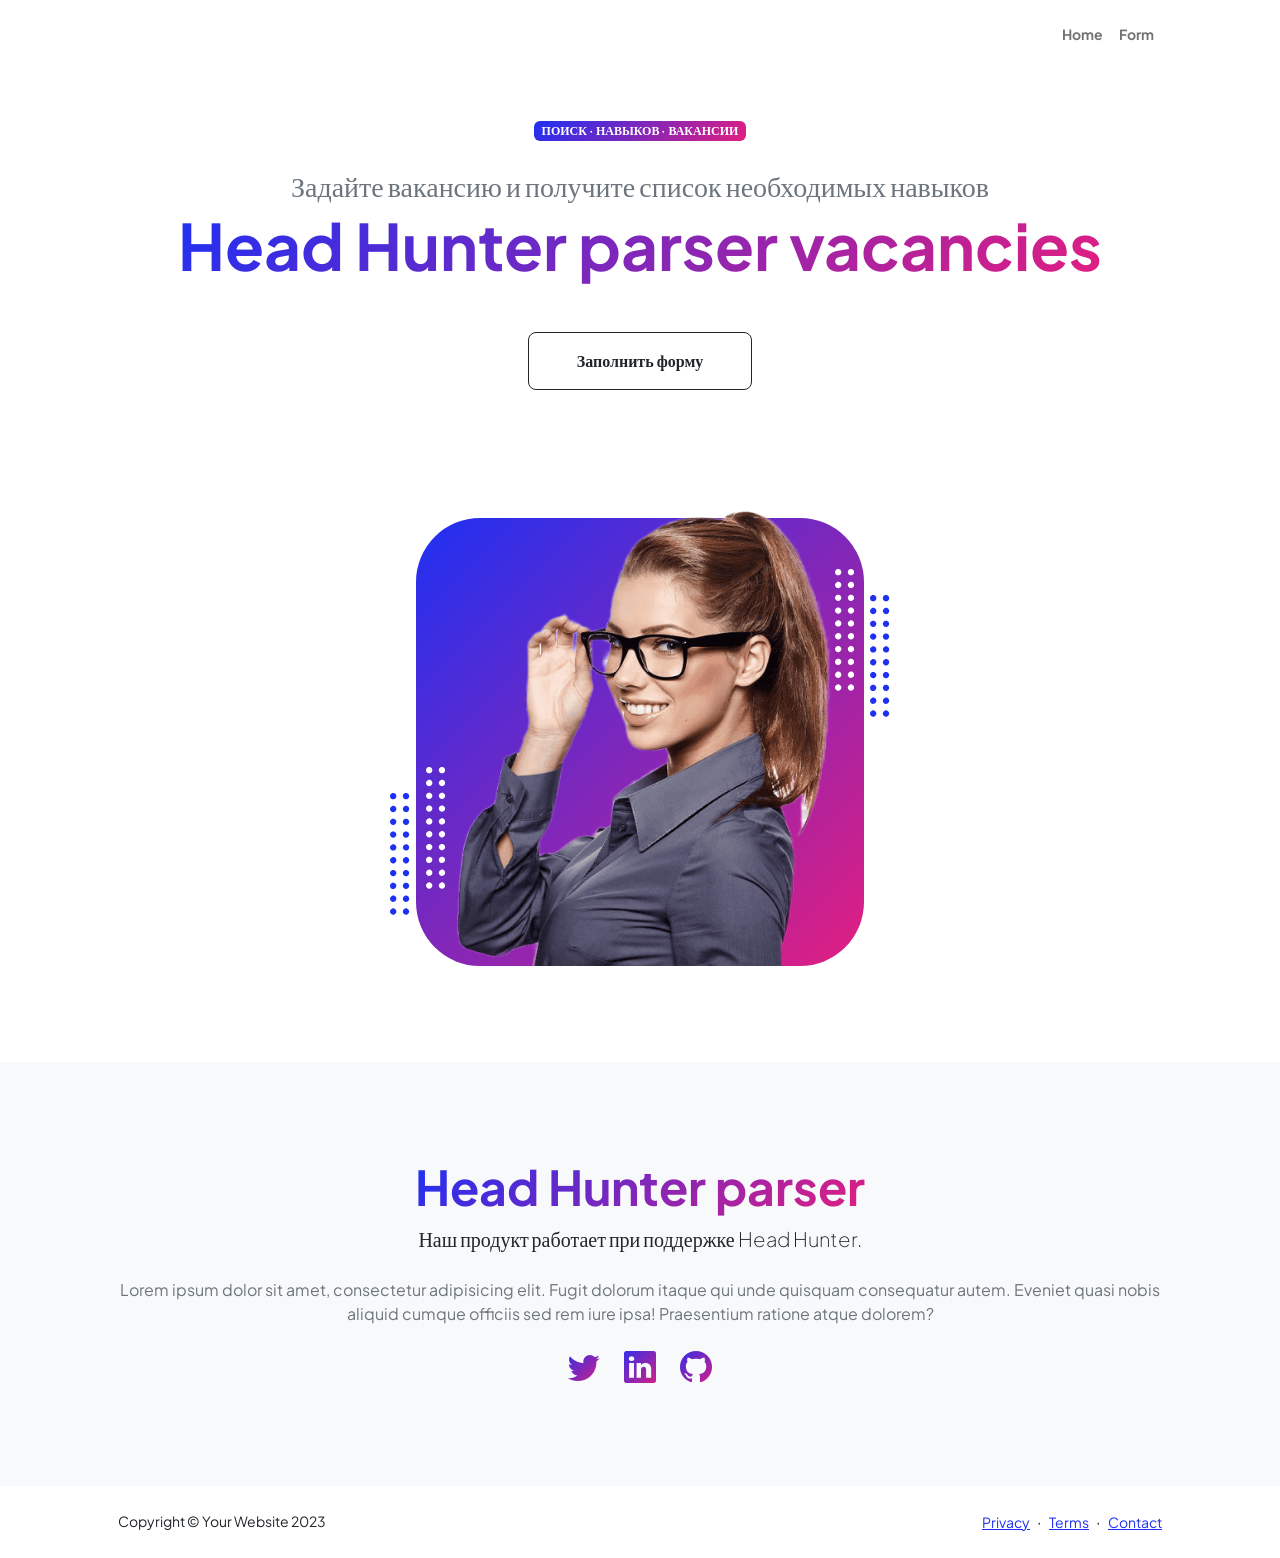
==== templates_bootstrap/index.html @ 2c5d2735 "Добавление html страниц, так же с использованием bootstrap" ====
<!DOCTYPE html>
<html lang="en">
    <head>
        <meta charset="utf-8" />
        <meta name="viewport" content="width=device-width, initial-scale=1, shrink-to-fit=no" />
        <meta name="description" content="" />
        <meta name="author" content="" />
        <title>Head Hunter parser</title>
        <!-- Favicon-->
        <link rel="icon" type="image/x-icon" href="assets/favicon.ico" />
        <!-- Custom Google font-->
        <link rel="preconnect" href="https://fonts.googleapis.com" />
        <link rel="preconnect" href="https://fonts.gstatic.com" crossorigin />
        <link href="https://fonts.googleapis.com/css2?family=Plus+Jakarta+Sans:wght@100;200;300;400;500;600;700;800;900&amp;display=swap" rel="stylesheet" />
        <!-- Bootstrap icons-->
        <link href="https://cdn.jsdelivr.net/npm/bootstrap-icons@1.8.1/font/bootstrap-icons.css" rel="stylesheet" />
        <!-- Core theme CSS (includes Bootstrap)-->
        <link href="css/styles.css" rel="stylesheet" />
    </head>
    <body class="d-flex flex-column h-100">
        <main class="flex-shrink-0">
            <!-- Navigation-->
            <nav class="navbar navbar-expand-lg navbar-light bg-white py-3">
                <div class="container px-5">
                    <!-- <a class="navbar-brand" href="index.html"><span class="fw-bolder text-primary">Start Bootstrap</span></a> -->
                    <button class="navbar-toggler" type="button" data-bs-toggle="collapse" data-bs-target="#navbarSupportedContent" aria-controls="navbarSupportedContent" aria-expanded="false" aria-label="Toggle navigation"><span class="navbar-toggler-icon"></span></button>
                    <div class="collapse navbar-collapse" id="navbarSupportedContent">
                        <ul class="navbar-nav ms-auto mb-2 mb-lg-0 small fw-bolder">
                            <li class="nav-item"><a class="nav-link" href="index.html">Home</a></li>
                            <li class="nav-item"><a class="nav-link" href="form.html">Form</a></li>
                            <!-- <li class="nav-item"><a class="nav-link" href="results.html">Result</a></li> -->
                        </ul>
                    </div>
                </div>
            </nav>
            <!-- Header-->
            <header class="py-5">
                <div class="container px-5 pb-5">
                    <div class="row gx-5 align-items-center">
                        <div class="col-xxl-5">
                            <!-- Header text content-->
                            <div class="text-center text-xxl-start">
                                <div class="badge bg-gradient-primary-to-secondary text-white mb-4"><div class="text-uppercase">Поиск &middot; Навыков &middot; Вакансии</div></div>
                                <div class="fs-3 fw-light text-muted">Задайте вакансию и получите список необходимых навыков</div>
                                <h1 class="display-3 fw-bolder mb-5"><span class="text-gradient d-inline">Head Hunter parser vacancies</span></h1>
                                <div class="d-grid gap-3 d-sm-flex justify-content-sm-center justify-content-xxl-start mb-3">
                                    <!-- <a class="btn btn-primary btn-lg px-5 py-3 me-sm-3 fs-6 fw-bolder" href="resume.html">Resume</a> -->
                                    <a class="btn btn-outline-dark btn-lg px-5 py-3 fs-6 fw-bolder" href="form.html">Заполнить форму</a>
                                </div>
                            </div>
                        </div>
                        <div class="col-xxl-7">
                            <!-- Header profile picture-->
                            <div class="d-flex justify-content-center mt-5 mt-xxl-0">
                                <div class="profile bg-gradient-primary-to-secondary">
                                    <!-- TIP: For best results, use a photo with a transparent background like the demo example below-->
                                    <!-- Watch a tutorial on how to do this on YouTube (link)-->
                                    <img class="profile-img" src="assets/girls_in_classes2.png" alt="..." />
                                    <div class="dots-1">
                                        <!-- SVG Dots-->
                                        <svg version="1.1" xmlns="http://www.w3.org/2000/svg" xmlns:xlink="http://www.w3.org/1999/xlink" x="0px" y="0px" viewBox="0 0 191.6 1215.4" style="enable-background: new 0 0 191.6 1215.4" xml:space="preserve">
                                            <g transform="translate(0.000000,1280.000000) scale(0.100000,-0.100000)">
                                                <path d="M227.7,12788.6c-105-35-200-141-222-248c-43-206,163-412,369-369c155,32,275,190,260,339c-11,105-90,213-190,262        C383.7,12801.6,289.7,12808.6,227.7,12788.6z"></path>
                                                <path d="M1507.7,12788.6c-151-50-253-216-222-362c25-119,136-230,254-255c194-41,395,142,375,339c-11,105-90,213-190,262        C1663.7,12801.6,1569.7,12808.6,1507.7,12788.6z"></path>
                                                <path d="M227.7,11508.6c-105-35-200-141-222-248c-43-206,163-412,369-369c155,32,275,190,260,339c-11,105-90,213-190,262        C383.7,11521.6,289.7,11528.6,227.7,11508.6z"></path>
                                                <path d="M1507.7,11508.6c-151-50-253-216-222-362c25-119,136-230,254-255c194-41,395,142,375,339c-11,105-90,213-190,262        C1663.7,11521.6,1569.7,11528.6,1507.7,11508.6z"></path>
                                                <path d="M227.7,10228.6c-105-35-200-141-222-248c-43-206,163-412,369-369c155,32,275,190,260,339c-11,105-90,213-190,262        C383.7,10241.6,289.7,10248.6,227.7,10228.6z"></path>
                                                <path d="M1507.7,10228.6c-105-35-200-141-222-248c-43-206,163-412,369-369c155,32,275,190,260,339c-11,105-90,213-190,262        C1663.7,10241.6,1569.7,10248.6,1507.7,10228.6z"></path>
                                                <path d="M227.7,8948.6c-105-35-200-141-222-248c-43-206,163-412,369-369c155,32,275,190,260,339c-11,105-90,213-190,262        C383.7,8961.6,289.7,8968.6,227.7,8948.6z"></path>
                                                <path d="M1507.7,8948.6c-105-35-200-141-222-248c-43-206,163-412,369-369c155,32,275,190,260,339c-11,105-90,213-190,262        C1663.7,8961.6,1569.7,8968.6,1507.7,8948.6z"></path>
                                                <path d="M227.7,7668.6c-105-35-200-141-222-248c-43-206,163-412,369-369c155,32,275,190,260,339c-11,105-90,213-190,262        C383.7,7681.6,289.7,7688.6,227.7,7668.6z"></path>
                                                <path d="M1507.7,7668.6c-105-35-200-141-222-248c-43-206,163-412,369-369c155,32,275,190,260,339c-11,105-90,213-190,262        C1663.7,7681.6,1569.7,7688.6,1507.7,7668.6z"></path>
                                                <path d="M227.7,6388.6c-105-35-200-141-222-248c-43-206,163-412,369-369c155,32,275,190,260,339c-11,105-90,213-190,262        C383.7,6401.6,289.7,6408.6,227.7,6388.6z"></path>
                                                <path d="M1507.7,6388.6c-105-35-200-141-222-248c-43-206,163-412,369-369c155,32,275,190,260,339c-11,105-90,213-190,262        C1663.7,6401.6,1569.7,6408.6,1507.7,6388.6z"></path>
                                                <path d="M227.7,5108.6c-105-35-200-141-222-248c-43-206,163-412,369-369c155,32,275,190,260,339c-11,105-90,213-190,262        C383.7,5121.6,289.7,5128.6,227.7,5108.6z"></path>
                                                <path d="M1507.7,5108.6c-105-35-200-141-222-248c-43-206,163-412,369-369c155,32,275,190,260,339c-11,105-90,213-190,262        C1663.7,5121.6,1569.7,5128.6,1507.7,5108.6z"></path>
                                                <path d="M227.7,3828.6c-105-35-200-141-222-248c-43-206,163-412,369-369c155,32,275,190,260,339c-11,105-90,213-190,262        C383.7,3841.6,289.7,3848.6,227.7,3828.6z"></path>
                                                <path d="M1507.7,3828.6c-105-35-200-141-222-248c-43-206,163-412,369-369c155,32,275,190,260,339c-11,105-90,213-190,262        C1663.7,3841.6,1569.7,3848.6,1507.7,3828.6z"></path>
                                                <path d="M227.7,2548.6c-105-35-200-141-222-248c-43-206,163-412,369-369c155,32,275,190,260,339c-11,105-90,213-190,262        C383.7,2561.6,289.7,2568.6,227.7,2548.6z"></path>
                                                <path d="M1507.7,2548.6c-105-35-200-141-222-248c-43-206,163-412,369-369c155,32,275,190,260,339c-11,105-90,213-190,262        C1663.7,2561.6,1569.7,2568.6,1507.7,2548.6z"></path>
                                                <path d="M227.7,1268.6c-105-35-200-141-222-248c-43-206,163-412,369-369c155,32,275,190,260,339c-11,105-90,213-190,262        C383.7,1281.6,289.7,1288.6,227.7,1268.6z"></path>
                                                <path d="M1507.7,1268.6c-105-35-200-141-222-248c-43-206,163-412,369-369c155,32,275,190,260,339c-11,105-90,213-190,262        C1663.7,1281.6,1569.7,1288.6,1507.7,1268.6z"></path>
                                            </g>
                                        </svg>
                                        <!-- END of SVG dots-->
                                    </div>
                                    <div class="dots-2">
                                        <!-- SVG Dots-->
                                        <svg version="1.1" xmlns="http://www.w3.org/2000/svg" xmlns:xlink="http://www.w3.org/1999/xlink" x="0px" y="0px" viewBox="0 0 191.6 1215.4" style="enable-background: new 0 0 191.6 1215.4" xml:space="preserve">
                                            <g transform="translate(0.000000,1280.000000) scale(0.100000,-0.100000)">
                                                <path d="M227.7,12788.6c-105-35-200-141-222-248c-43-206,163-412,369-369c155,32,275,190,260,339c-11,105-90,213-190,262        C383.7,12801.6,289.7,12808.6,227.7,12788.6z"></path>
                                                <path d="M1507.7,12788.6c-151-50-253-216-222-362c25-119,136-230,254-255c194-41,395,142,375,339c-11,105-90,213-190,262        C1663.7,12801.6,1569.7,12808.6,1507.7,12788.6z"></path>
                                                <path d="M227.7,11508.6c-105-35-200-141-222-248c-43-206,163-412,369-369c155,32,275,190,260,339c-11,105-90,213-190,262        C383.7,11521.6,289.7,11528.6,227.7,11508.6z"></path>
                                                <path d="M1507.7,11508.6c-151-50-253-216-222-362c25-119,136-230,254-255c194-41,395,142,375,339c-11,105-90,213-190,262        C1663.7,11521.6,1569.7,11528.6,1507.7,11508.6z"></path>
                                                <path d="M227.7,10228.6c-105-35-200-141-222-248c-43-206,163-412,369-369c155,32,275,190,260,339c-11,105-90,213-190,262        C383.7,10241.6,289.7,10248.6,227.7,10228.6z"></path>
                                                <path d="M1507.7,10228.6c-105-35-200-141-222-248c-43-206,163-412,369-369c155,32,275,190,260,339c-11,105-90,213-190,262        C1663.7,10241.6,1569.7,10248.6,1507.7,10228.6z"></path>
                                                <path d="M227.7,8948.6c-105-35-200-141-222-248c-43-206,163-412,369-369c155,32,275,190,260,339c-11,105-90,213-190,262        C383.7,8961.6,289.7,8968.6,227.7,8948.6z"></path>
                                                <path d="M1507.7,8948.6c-105-35-200-141-222-248c-43-206,163-412,369-369c155,32,275,190,260,339c-11,105-90,213-190,262        C1663.7,8961.6,1569.7,8968.6,1507.7,8948.6z"></path>
                                                <path d="M227.7,7668.6c-105-35-200-141-222-248c-43-206,163-412,369-369c155,32,275,190,260,339c-11,105-90,213-190,262        C383.7,7681.6,289.7,7688.6,227.7,7668.6z"></path>
                                                <path d="M1507.7,7668.6c-105-35-200-141-222-248c-43-206,163-412,369-369c155,32,275,190,260,339c-11,105-90,213-190,262        C1663.7,7681.6,1569.7,7688.6,1507.7,7668.6z"></path>
                                                <path d="M227.7,6388.6c-105-35-200-141-222-248c-43-206,163-412,369-369c155,32,275,190,260,339c-11,105-90,213-190,262        C383.7,6401.6,289.7,6408.6,227.7,6388.6z"></path>
                                                <path d="M1507.7,6388.6c-105-35-200-141-222-248c-43-206,163-412,369-369c155,32,275,190,260,339c-11,105-90,213-190,262        C1663.7,6401.6,1569.7,6408.6,1507.7,6388.6z"></path>
                                                <path d="M227.7,5108.6c-105-35-200-141-222-248c-43-206,163-412,369-369c155,32,275,190,260,339c-11,105-90,213-190,262        C383.7,5121.6,289.7,5128.6,227.7,5108.6z"></path>
                                                <path d="M1507.7,5108.6c-105-35-200-141-222-248c-43-206,163-412,369-369c155,32,275,190,260,339c-11,105-90,213-190,262        C1663.7,5121.6,1569.7,5128.6,1507.7,5108.6z"></path>
                                                <path d="M227.7,3828.6c-105-35-200-141-222-248c-43-206,163-412,369-369c155,32,275,190,260,339c-11,105-90,213-190,262        C383.7,3841.6,289.7,3848.6,227.7,3828.6z"></path>
                                                <path d="M1507.7,3828.6c-105-35-200-141-222-248c-43-206,163-412,369-369c155,32,275,190,260,339c-11,105-90,213-190,262        C1663.7,3841.6,1569.7,3848.6,1507.7,3828.6z"></path>
                                                <path d="M227.7,2548.6c-105-35-200-141-222-248c-43-206,163-412,369-369c155,32,275,190,260,339c-11,105-90,213-190,262        C383.7,2561.6,289.7,2568.6,227.7,2548.6z"></path>
                                                <path d="M1507.7,2548.6c-105-35-200-141-222-248c-43-206,163-412,369-369c155,32,275,190,260,339c-11,105-90,213-190,262        C1663.7,2561.6,1569.7,2568.6,1507.7,2548.6z"></path>
                                                <path d="M227.7,1268.6c-105-35-200-141-222-248c-43-206,163-412,369-369c155,32,275,190,260,339c-11,105-90,213-190,262        C383.7,1281.6,289.7,1288.6,227.7,1268.6z"></path>
                                                <path d="M1507.7,1268.6c-105-35-200-141-222-248c-43-206,163-412,369-369c155,32,275,190,260,339c-11,105-90,213-190,262        C1663.7,1281.6,1569.7,1288.6,1507.7,1268.6z"></path>
                                            </g>
                                        </svg>
                                        <!-- END of SVG dots-->
                                    </div>
                                    <div class="dots-3">
                                        <!-- SVG Dots-->
                                        <svg version="1.1" xmlns="http://www.w3.org/2000/svg" xmlns:xlink="http://www.w3.org/1999/xlink" x="0px" y="0px" viewBox="0 0 191.6 1215.4" style="enable-background: new 0 0 191.6 1215.4" xml:space="preserve">
                                            <g transform="translate(0.000000,1280.000000) scale(0.100000,-0.100000)">
                                                <path d="M227.7,12788.6c-105-35-200-141-222-248c-43-206,163-412,369-369c155,32,275,190,260,339c-11,105-90,213-190,262        C383.7,12801.6,289.7,12808.6,227.7,12788.6z"></path>
                                                <path d="M1507.7,12788.6c-151-50-253-216-222-362c25-119,136-230,254-255c194-41,395,142,375,339c-11,105-90,213-190,262        C1663.7,12801.6,1569.7,12808.6,1507.7,12788.6z"></path>
                                                <path d="M227.7,11508.6c-105-35-200-141-222-248c-43-206,163-412,369-369c155,32,275,190,260,339c-11,105-90,213-190,262        C383.7,11521.6,289.7,11528.6,227.7,11508.6z"></path>
                                                <path d="M1507.7,11508.6c-151-50-253-216-222-362c25-119,136-230,254-255c194-41,395,142,375,339c-11,105-90,213-190,262        C1663.7,11521.6,1569.7,11528.6,1507.7,11508.6z"></path>
                                                <path d="M227.7,10228.6c-105-35-200-141-222-248c-43-206,163-412,369-369c155,32,275,190,260,339c-11,105-90,213-190,262        C383.7,10241.6,289.7,10248.6,227.7,10228.6z"></path>
                                                <path d="M1507.7,10228.6c-105-35-200-141-222-248c-43-206,163-412,369-369c155,32,275,190,260,339c-11,105-90,213-190,262        C1663.7,10241.6,1569.7,10248.6,1507.7,10228.6z"></path>
                                                <path d="M227.7,8948.6c-105-35-200-141-222-248c-43-206,163-412,369-369c155,32,275,190,260,339c-11,105-90,213-190,262        C383.7,8961.6,289.7,8968.6,227.7,8948.6z"></path>
                                                <path d="M1507.7,8948.6c-105-35-200-141-222-248c-43-206,163-412,369-369c155,32,275,190,260,339c-11,105-90,213-190,262        C1663.7,8961.6,1569.7,8968.6,1507.7,8948.6z"></path>
                                                <path d="M227.7,7668.6c-105-35-200-141-222-248c-43-206,163-412,369-369c155,32,275,190,260,339c-11,105-90,213-190,262        C383.7,7681.6,289.7,7688.6,227.7,7668.6z"></path>
                                                <path d="M1507.7,7668.6c-105-35-200-141-222-248c-43-206,163-412,369-369c155,32,275,190,260,339c-11,105-90,213-190,262        C1663.7,7681.6,1569.7,7688.6,1507.7,7668.6z"></path>
                                                <path d="M227.7,6388.6c-105-35-200-141-222-248c-43-206,163-412,369-369c155,32,275,190,260,339c-11,105-90,213-190,262        C383.7,6401.6,289.7,6408.6,227.7,6388.6z"></path>
                                                <path d="M1507.7,6388.6c-105-35-200-141-222-248c-43-206,163-412,369-369c155,32,275,190,260,339c-11,105-90,213-190,262        C1663.7,6401.6,1569.7,6408.6,1507.7,6388.6z"></path>
                                                <path d="M227.7,5108.6c-105-35-200-141-222-248c-43-206,163-412,369-369c155,32,275,190,260,339c-11,105-90,213-190,262        C383.7,5121.6,289.7,5128.6,227.7,5108.6z"></path>
                                                <path d="M1507.7,5108.6c-105-35-200-141-222-248c-43-206,163-412,369-369c155,32,275,190,260,339c-11,105-90,213-190,262        C1663.7,5121.6,1569.7,5128.6,1507.7,5108.6z"></path>
                                                <path d="M227.7,3828.6c-105-35-200-141-222-248c-43-206,163-412,369-369c155,32,275,190,260,339c-11,105-90,213-190,262        C383.7,3841.6,289.7,3848.6,227.7,3828.6z"></path>
                                                <path d="M1507.7,3828.6c-105-35-200-141-222-248c-43-206,163-412,369-369c155,32,275,190,260,339c-11,105-90,213-190,262        C1663.7,3841.6,1569.7,3848.6,1507.7,3828.6z"></path>
                                                <path d="M227.7,2548.6c-105-35-200-141-222-248c-43-206,163-412,369-369c155,32,275,190,260,339c-11,105-90,213-190,262        C383.7,2561.6,289.7,2568.6,227.7,2548.6z"></path>
                                                <path d="M1507.7,2548.6c-105-35-200-141-222-248c-43-206,163-412,369-369c155,32,275,190,260,339c-11,105-90,213-190,262        C1663.7,2561.6,1569.7,2568.6,1507.7,2548.6z"></path>
                                                <path d="M227.7,1268.6c-105-35-200-141-222-248c-43-206,163-412,369-369c155,32,275,190,260,339c-11,105-90,213-190,262        C383.7,1281.6,289.7,1288.6,227.7,1268.6z"></path>
                                                <path d="M1507.7,1268.6c-105-35-200-141-222-248c-43-206,163-412,369-369c155,32,275,190,260,339c-11,105-90,213-190,262        C1663.7,1281.6,1569.7,1288.6,1507.7,1268.6z"></path>
                                            </g>
                                        </svg>
                                        <!-- END of SVG dots-->
                                    </div>
                                    <div class="dots-4">
                                        <!-- SVG Dots-->
                                        <svg version="1.1" xmlns="http://www.w3.org/2000/svg" xmlns:xlink="http://www.w3.org/1999/xlink" x="0px" y="0px" viewBox="0 0 191.6 1215.4" style="enable-background: new 0 0 191.6 1215.4" xml:space="preserve">
                                            <g transform="translate(0.000000,1280.000000) scale(0.100000,-0.100000)">
                                                <path d="M227.7,12788.6c-105-35-200-141-222-248c-43-206,163-412,369-369c155,32,275,190,260,339c-11,105-90,213-190,262        C383.7,12801.6,289.7,12808.6,227.7,12788.6z"></path>
                                                <path d="M1507.7,12788.6c-151-50-253-216-222-362c25-119,136-230,254-255c194-41,395,142,375,339c-11,105-90,213-190,262        C1663.7,12801.6,1569.7,12808.6,1507.7,12788.6z"></path>
                                                <path d="M227.7,11508.6c-105-35-200-141-222-248c-43-206,163-412,369-369c155,32,275,190,260,339c-11,105-90,213-190,262        C383.7,11521.6,289.7,11528.6,227.7,11508.6z"></path>
                                                <path d="M1507.7,11508.6c-151-50-253-216-222-362c25-119,136-230,254-255c194-41,395,142,375,339c-11,105-90,213-190,262        C1663.7,11521.6,1569.7,11528.6,1507.7,11508.6z"></path>
                                                <path d="M227.7,10228.6c-105-35-200-141-222-248c-43-206,163-412,369-369c155,32,275,190,260,339c-11,105-90,213-190,262        C383.7,10241.6,289.7,10248.6,227.7,10228.6z"></path>
                                                <path d="M1507.7,10228.6c-105-35-200-141-222-248c-43-206,163-412,369-369c155,32,275,190,260,339c-11,105-90,213-190,262        C1663.7,10241.6,1569.7,10248.6,1507.7,10228.6z"></path>
                                                <path d="M227.7,8948.6c-105-35-200-141-222-248c-43-206,163-412,369-369c155,32,275,190,260,339c-11,105-90,213-190,262        C383.7,8961.6,289.7,8968.6,227.7,8948.6z"></path>
                                                <path d="M1507.7,8948.6c-105-35-200-141-222-248c-43-206,163-412,369-369c155,32,275,190,260,339c-11,105-90,213-190,262        C1663.7,8961.6,1569.7,8968.6,1507.7,8948.6z"></path>
                                                <path d="M227.7,7668.6c-105-35-200-141-222-248c-43-206,163-412,369-369c155,32,275,190,260,339c-11,105-90,213-190,262        C383.7,7681.6,289.7,7688.6,227.7,7668.6z"></path>
                                                <path d="M1507.7,7668.6c-105-35-200-141-222-248c-43-206,163-412,369-369c155,32,275,190,260,339c-11,105-90,213-190,262        C1663.7,7681.6,1569.7,7688.6,1507.7,7668.6z"></path>
                                                <path d="M227.7,6388.6c-105-35-200-141-222-248c-43-206,163-412,369-369c155,32,275,190,260,339c-11,105-90,213-190,262        C383.7,6401.6,289.7,6408.6,227.7,6388.6z"></path>
                                                <path d="M1507.7,6388.6c-105-35-200-141-222-248c-43-206,163-412,369-369c155,32,275,190,260,339c-11,105-90,213-190,262        C1663.7,6401.6,1569.7,6408.6,1507.7,6388.6z"></path>
                                                <path d="M227.7,5108.6c-105-35-200-141-222-248c-43-206,163-412,369-369c155,32,275,190,260,339c-11,105-90,213-190,262        C383.7,5121.6,289.7,5128.6,227.7,5108.6z"></path>
                                                <path d="M1507.7,5108.6c-105-35-200-141-222-248c-43-206,163-412,369-369c155,32,275,190,260,339c-11,105-90,213-190,262        C1663.7,5121.6,1569.7,5128.6,1507.7,5108.6z"></path>
                                                <path d="M227.7,3828.6c-105-35-200-141-222-248c-43-206,163-412,369-369c155,32,275,190,260,339c-11,105-90,213-190,262        C383.7,3841.6,289.7,3848.6,227.7,3828.6z"></path>
                                                <path d="M1507.7,3828.6c-105-35-200-141-222-248c-43-206,163-412,369-369c155,32,275,190,260,339c-11,105-90,213-190,262        C1663.7,3841.6,1569.7,3848.6,1507.7,3828.6z"></path>
                                                <path d="M227.7,2548.6c-105-35-200-141-222-248c-43-206,163-412,369-369c155,32,275,190,260,339c-11,105-90,213-190,262        C383.7,2561.6,289.7,2568.6,227.7,2548.6z"></path>
                                                <path d="M1507.7,2548.6c-105-35-200-141-222-248c-43-206,163-412,369-369c155,32,275,190,260,339c-11,105-90,213-190,262        C1663.7,2561.6,1569.7,2568.6,1507.7,2548.6z"></path>
                                                <path d="M227.7,1268.6c-105-35-200-141-222-248c-43-206,163-412,369-369c155,32,275,190,260,339c-11,105-90,213-190,262        C383.7,1281.6,289.7,1288.6,227.7,1268.6z"></path>
                                                <path d="M1507.7,1268.6c-105-35-200-141-222-248c-43-206,163-412,369-369c155,32,275,190,260,339c-11,105-90,213-190,262        C1663.7,1281.6,1569.7,1288.6,1507.7,1268.6z"></path>
                                            </g>
                                        </svg>
                                        <!-- END of SVG dots-->
                                    </div>
                                </div>
                            </div>
                        </div>
                    </div>
                </div>
            </header>
            <!-- About Section-->
            <section class="bg-light py-5">
                <div class="container px-5">
                    <div class="row gx-5 justify-content-center">
                        <div class="col-xxl-8">
                            <div class="text-center my-5">
                                <h2 class="display-5 fw-bolder"><span class="text-gradient d-inline">Head Hunter parser</span></h2>
                                <p class="lead fw-light mb-4">Наш продукт работает при поддержке Head Hunter.</p>
                                <p class="text-muted">Lorem ipsum dolor sit amet, consectetur adipisicing elit. Fugit dolorum itaque qui unde quisquam consequatur autem. Eveniet quasi nobis aliquid cumque officiis sed rem iure ipsa! Praesentium ratione atque dolorem?</p>
                                <div class="d-flex justify-content-center fs-2 gap-4">
                                    <a class="text-gradient" href="#!"><i class="bi bi-twitter"></i></a>
                                    <a class="text-gradient" href="#!"><i class="bi bi-linkedin"></i></a>
                                    <a class="text-gradient" href="#!"><i class="bi bi-github"></i></a>
                                </div>
                            </div>
                        </div>
                    </div>
                </div>
            </section>
        </main>
        <!-- Footer-->
        <footer class="bg-white py-4 mt-auto">
            <div class="container px-5">
                <div class="row align-items-center justify-content-between flex-column flex-sm-row">
                    <div class="col-auto"><div class="small m-0">Copyright &copy; Your Website 2023</div></div>
                    <div class="col-auto">
                        <a class="small" href="#!">Privacy</a>
                        <span class="mx-1">&middot;</span>
                        <a class="small" href="#!">Terms</a>
                        <span class="mx-1">&middot;</span>
                        <a class="small" href="#!">Contact</a>
                    </div>
                </div>
            </div>
        </footer>
        <!-- Bootstrap core JS-->
        <script src="https://cdn.jsdelivr.net/npm/bootstrap@5.2.3/dist/js/bootstrap.bundle.min.js"></script>
        <!-- Core theme JS-->
        <script src="js/scripts.js"></script>
    </body>
</html>
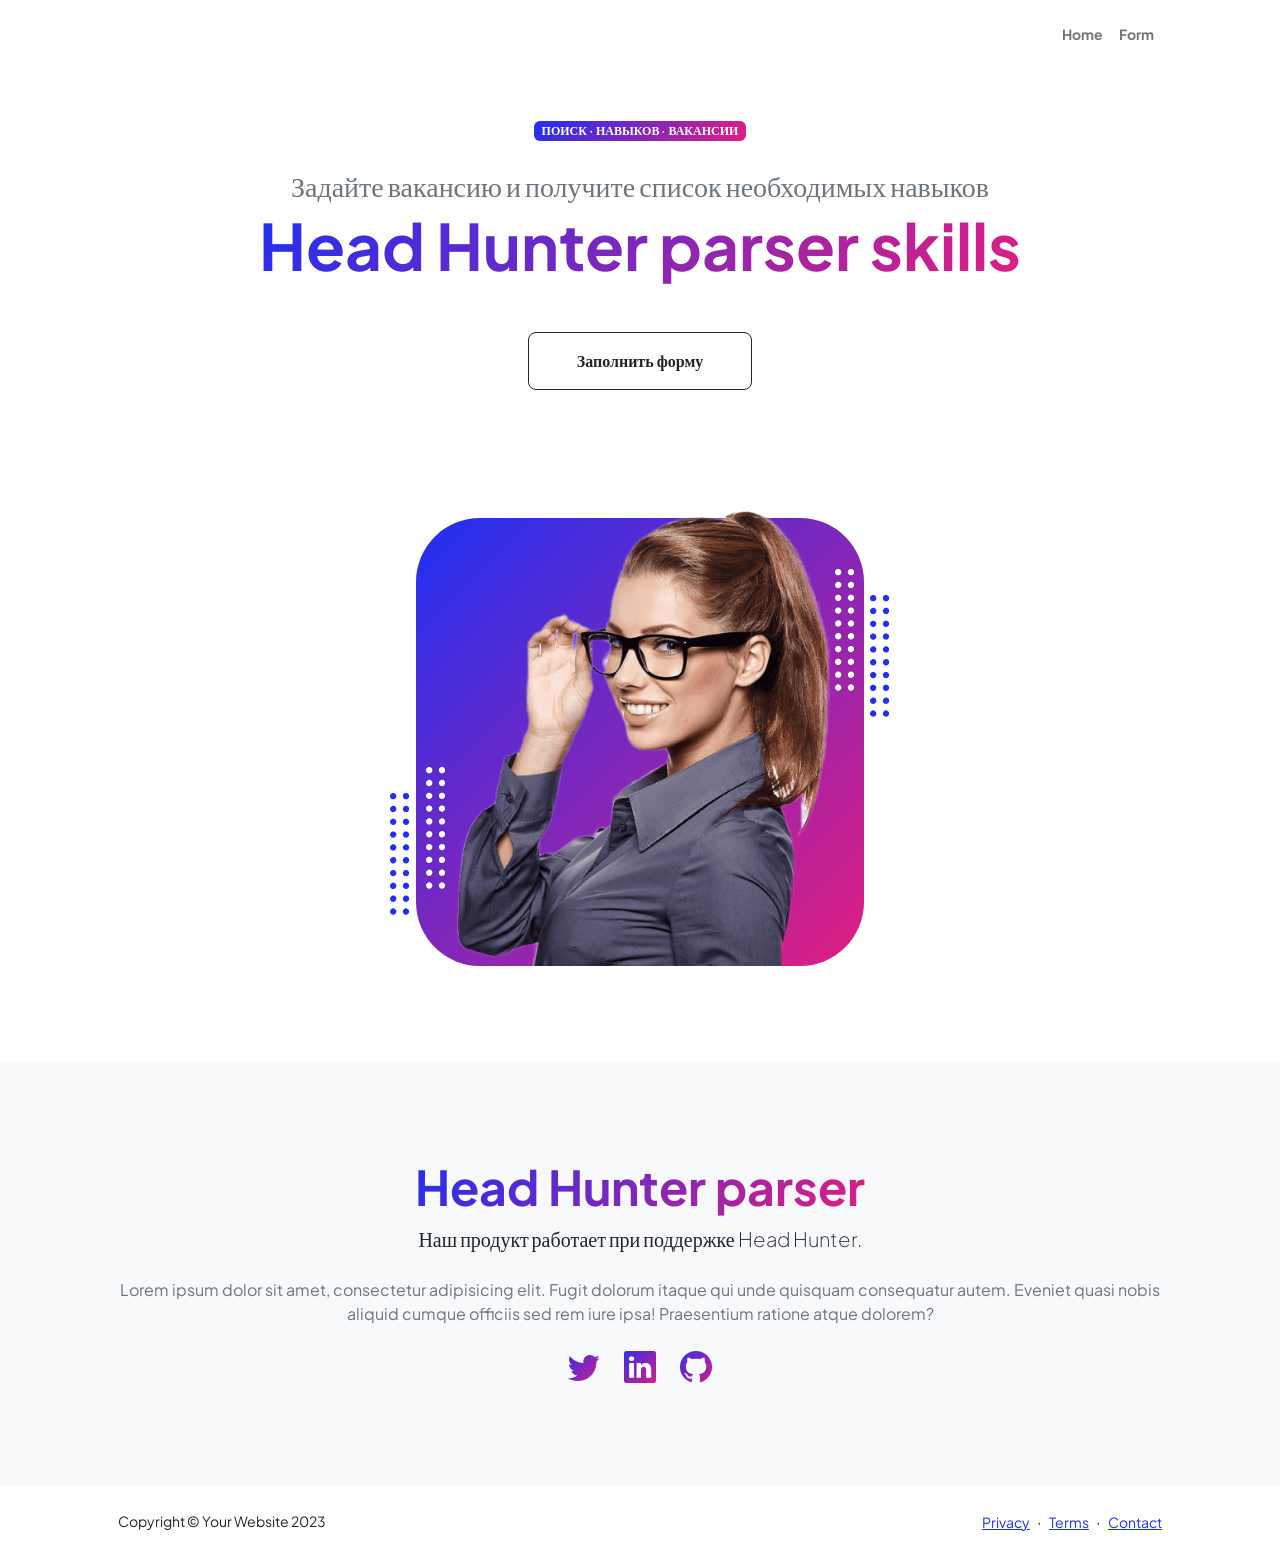
==== commit 98b5c7fc: "Добавлена страница истории поиска, все функции собраны в utils" ====
--- a/templates_bootstrap/index.html
+++ b/templates_bootstrap/index.html
@@ -5,7 +5,7 @@
         <meta name="viewport" content="width=device-width, initial-scale=1, shrink-to-fit=no" />
         <meta name="description" content="" />
         <meta name="author" content="" />
-        <title>Head Hunter parser</title>
+        <title>Head Hunter skills</title>
         <!-- Favicon-->
         <link rel="icon" type="image/x-icon" href="assets/favicon.ico" />
         <!-- Custom Google font-->
@@ -42,7 +42,7 @@
                             <div class="text-center text-xxl-start">
                                 <div class="badge bg-gradient-primary-to-secondary text-white mb-4"><div class="text-uppercase">Поиск &middot; Навыков &middot; Вакансии</div></div>
                                 <div class="fs-3 fw-light text-muted">Задайте вакансию и получите список необходимых навыков</div>
-                                <h1 class="display-3 fw-bolder mb-5"><span class="text-gradient d-inline">Head Hunter parser vacancies</span></h1>
+                                <h1 class="display-3 fw-bolder mb-5"><span class="text-gradient d-inline">Head Hunter parser skills</span></h1>
                                 <div class="d-grid gap-3 d-sm-flex justify-content-sm-center justify-content-xxl-start mb-3">
                                     <!-- <a class="btn btn-primary btn-lg px-5 py-3 me-sm-3 fs-6 fw-bolder" href="resume.html">Resume</a> -->
                                     <a class="btn btn-outline-dark btn-lg px-5 py-3 fs-6 fw-bolder" href="form.html">Заполнить форму</a>
